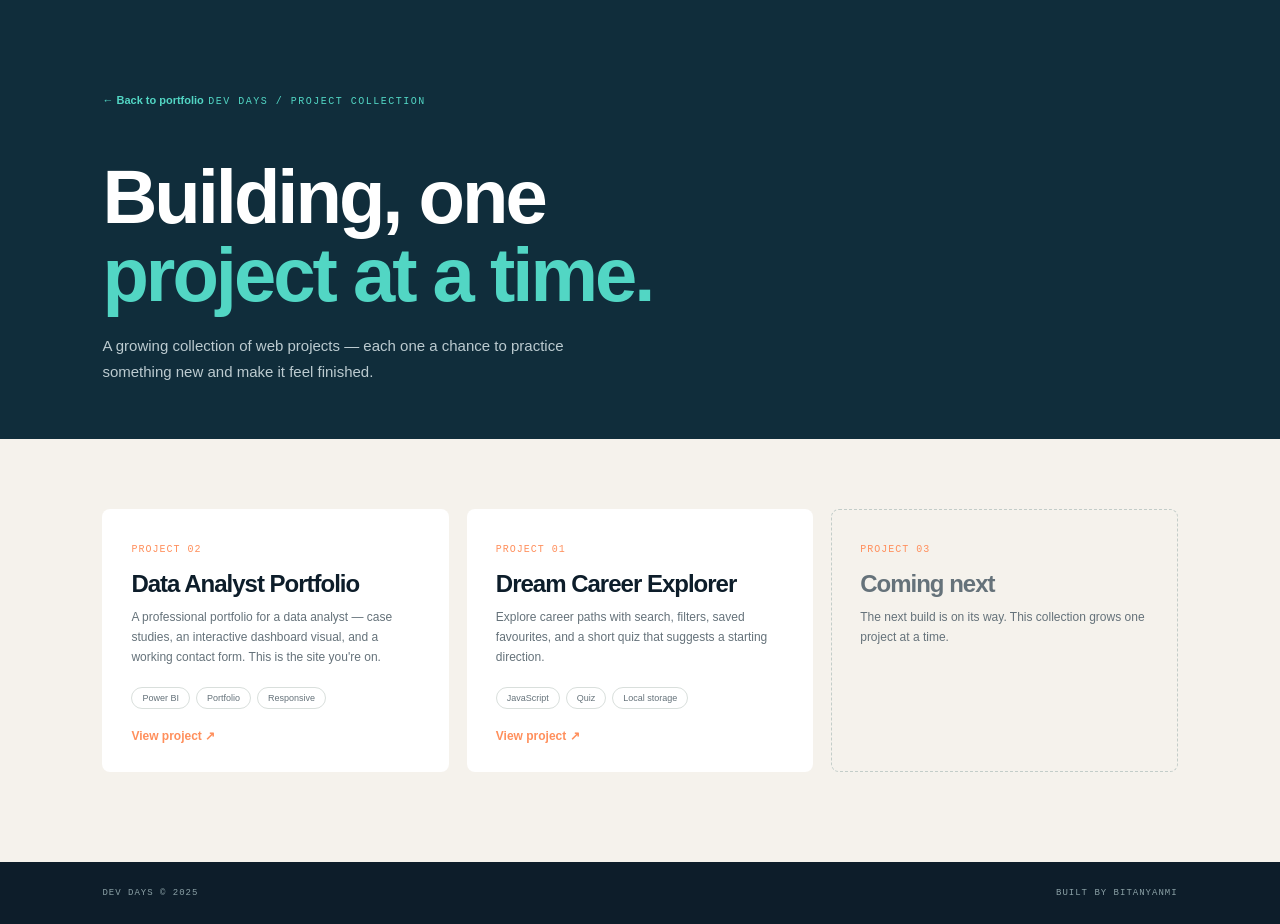
==== projects.html @ b272f981 "Make the portfolio the landing page - Portfolio now served at the site root (index.html/style.css/ap" ====
<!DOCTYPE html>
<html lang="en">
<head>
  <meta charset="UTF-8" />
  <meta http-equiv="Content-Security-Policy" content="default-src 'self'; base-uri 'none'; object-src 'none'; script-src 'none'; style-src 'self' 'unsafe-inline' https://fonts.googleapis.com; font-src https://fonts.gstatic.com; img-src 'self' data:; form-action 'none'" />
  <meta name="referrer" content="strict-origin-when-cross-origin" />
  <meta name="viewport" content="width=device-width, initial-scale=1.0" />
  <meta name="description" content="Side projects built by Bitanyanmi — a growing collection of small web builds." />
  <title>Projects | Bitanyanmi</title>
  <link rel="icon" href="data:image/svg+xml,%3Csvg xmlns='http://www.w3.org/2000/svg' viewBox='0 0 64 64'%3E%3Crect width='64' height='64' rx='14' fill='%230d1d2a'/%3E%3Ctext x='32' y='45' font-size='36' font-family='monospace' text-anchor='middle' fill='%2352d6c4'%3ED%3C/text%3E%3C/svg%3E" />
  <link rel="preconnect" href="https://fonts.googleapis.com" />
  <link rel="preconnect" href="https://fonts.gstatic.com" crossorigin />
  <link href="https://fonts.googleapis.com/css2?family=DM+Mono:wght@400;500&family=Manrope:wght@400;500;600;700;800&display=swap" rel="stylesheet" />
  <style>
    :root{--ink:#0d1d2a;--navy:#102d3b;--teal:#52d6c4;--cream:#f5f2ec;--orange:#ff8f5c;--muted:#65727a;--line:#d9dfdc}
    *{box-sizing:border-box}
    body{margin:0;background:var(--cream);color:var(--ink);font-family:Manrope,sans-serif}
    .mono{font-family:"DM Mono",monospace;letter-spacing:1px}
    header{padding:90px 8vw 55px;background:var(--navy);color:#fff}
    .backlink{display:inline-flex;align-items:center;gap:9px;color:var(--teal);text-decoration:none;font-size:11px;font-weight:800;margin-bottom:30px}
    .backlink:hover{color:#fff}
    .kicker{font-size:10px;letter-spacing:1.5px;color:var(--teal)}
    h1{font-size:clamp(42px,6vw,76px);line-height:1.02;letter-spacing:-3px;margin:22px 0 20px}
    h1 span{color:var(--teal)}
    header p{max-width:470px;color:#bccbd0;line-height:1.7;font-size:15px;margin:0}
    main{padding:70px 8vw 90px}
    .grid{display:grid;grid-template-columns:repeat(auto-fit,minmax(290px,1fr));gap:18px}
    .card{display:block;background:#fff;border-radius:8px;padding:28px;text-decoration:none;color:var(--ink);border:1px solid transparent;transition:.22s}
    .card:hover{transform:translateY(-4px);border-color:#bfd6d0;box-shadow:0 18px 36px #0d1d2a12}
    .num{font-size:10px;color:var(--orange);letter-spacing:1px}
    .card h2{font-size:24px;letter-spacing:-1px;margin:14px 0 10px}
    .card p{color:var(--muted);font-size:12px;line-height:1.65;margin:0 0 20px}
    .tags{display:flex;gap:6px;flex-wrap:wrap}
    .tag{border:1px solid var(--line);border-radius:20px;padding:5px 10px;font-size:9px;color:var(--muted)}
    .go{display:block;margin-top:20px;color:var(--orange);font-size:12px;font-weight:800}
    .soon{background:transparent;border:1px dashed #c3cdc9;box-shadow:none}
    .soon:hover{transform:none;border-color:#c3cdc9;box-shadow:none}
    .soon h2,.soon p{color:var(--muted)}
    footer{padding:26px 8vw;background:var(--ink);color:#8ba1a6;font-size:9px;display:flex;justify-content:space-between;gap:14px;flex-wrap:wrap}
    @media(max-width:620px){header{padding:64px 7vw 44px}main{padding:52px 7vw 70px}footer{padding:24px 7vw}}
  </style>
</head>
<body>
  <header>
    <a class="backlink" href="index.html">← Back to portfolio</a>
    <span class="kicker mono">DEV DAYS / PROJECT COLLECTION</span>
    <h1>Building, one<br /><span>project at a time.</span></h1>
    <p>A growing collection of web projects — each one a chance to practice something new and make it feel finished.</p>
  </header>
  <main>
    <div class="grid">
      <a class="card" href="index.html">
        <span class="num mono">PROJECT 02</span>
        <h2>Data Analyst Portfolio</h2>
        <p>A professional portfolio for a data analyst — case studies, an interactive dashboard visual, and a working contact form. This is the site you're on.</p>
        <div class="tags"><span class="tag">Power BI</span><span class="tag">Portfolio</span><span class="tag">Responsive</span></div>
        <span class="go">View project ↗</span>
      </a>
      <a class="card" href="projects/01-dream-career-explorer/">
        <span class="num mono">PROJECT 01</span>
        <h2>Dream Career Explorer</h2>
        <p>Explore career paths with search, filters, saved favourites, and a short quiz that suggests a starting direction.</p>
        <div class="tags"><span class="tag">JavaScript</span><span class="tag">Quiz</span><span class="tag">Local storage</span></div>
        <span class="go">View project ↗</span>
      </a>
      <div class="card soon">
        <span class="num mono">PROJECT 03</span>
        <h2>Coming next</h2>
        <p>The next build is on its way. This collection grows one project at a time.</p>
      </div>
    </div>
  </main>
  <footer><span class="mono">DEV DAYS © 2025</span><span class="mono">BUILT BY BITANYANMI</span></footer>
</body>
</html>
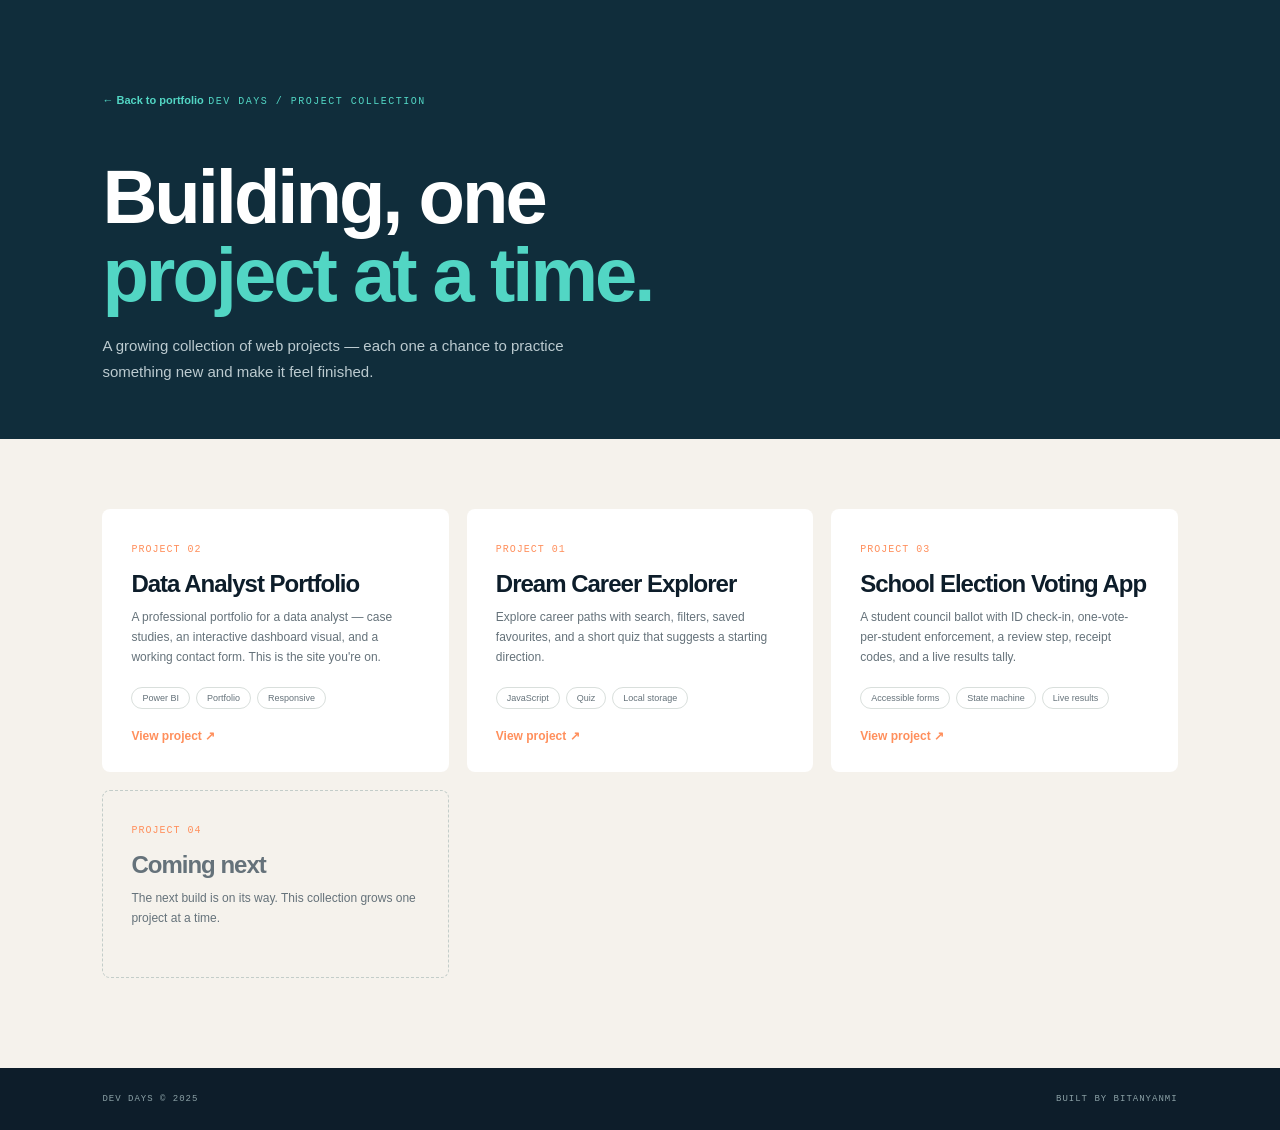
==== commit 3f6028b4: "Add project 03: School Election Voting App Student council ballot with ID check-in, one-vote-per-stu" ====
--- a/projects.html
+++ b/projects.html
@@ -63,8 +63,15 @@
         <div class="tags"><span class="tag">JavaScript</span><span class="tag">Quiz</span><span class="tag">Local storage</span></div>
         <span class="go">View project ↗</span>
       </a>
+      <a class="card" href="projects/03-school-election-voting/">
+        <span class="num mono">PROJECT 03</span>
+        <h2>School Election Voting App</h2>
+        <p>A student council ballot with ID check-in, one-vote-per-student enforcement, a review step, receipt codes, and a live results tally.</p>
+        <div class="tags"><span class="tag">Accessible forms</span><span class="tag">State machine</span><span class="tag">Live results</span></div>
+        <span class="go">View project ↗</span>
+      </a>
       <div class="card soon">
-        <span class="num mono">PROJECT 03</span>
+        <span class="num mono">PROJECT 04</span>
         <h2>Coming next</h2>
         <p>The next build is on its way. This collection grows one project at a time.</p>
       </div>
